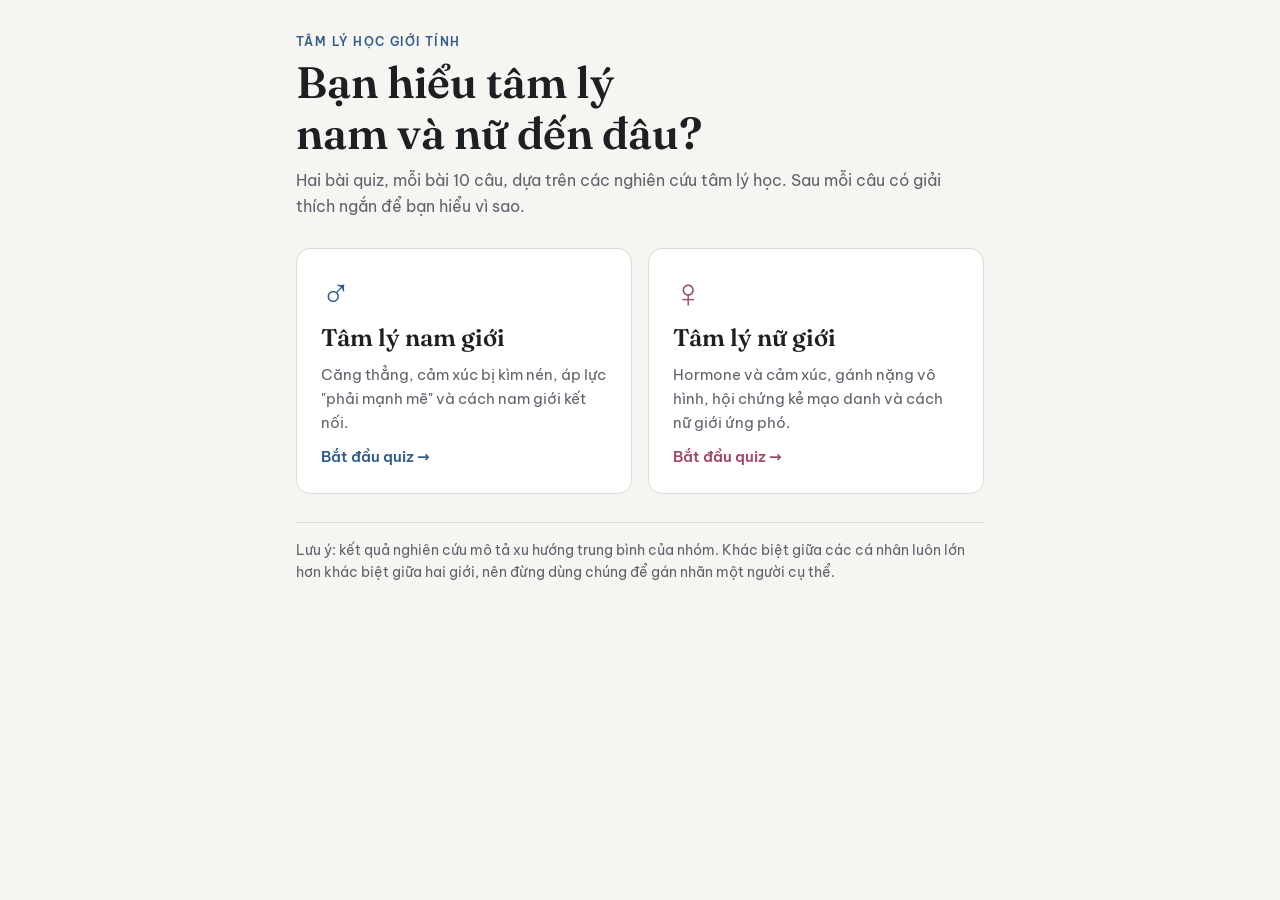
==== index.html @ 31fb6f39 "Quiz tâm lý giới tính: trang nam và trang nữ Co-Authored-By: Claude Opus 5.5 <noreply@anthropic.com>" ====
<!doctype html>
<html lang="vi"><head>
<title>Quiz Tâm Lý Giới Tính</title>
<meta charset="utf-8"><meta name="viewport" content="width=device-width, initial-scale=1, viewport-fit=cover"><meta name="claude:viewport-fit-sides" content="cover">
<link rel="preconnect" href="https://fonts.googleapis.com"><link rel="preconnect" href="https://fonts.gstatic.com" crossorigin>
<link rel="stylesheet" href="https://fonts.googleapis.com/css2?family=Be+Vietnam+Pro:wght@400;600&family=Fraunces:opsz,wght@9..144,600&display=swap">
<link rel="stylesheet" href="style.css">
</head><body>
<main class="wrap">
  <header>
    <p class="eyebrow">Tâm lý học giới tính</p>
    <h1>Bạn hiểu tâm lý nam và nữ đến đâu?</h1>
    <p class="lead">Hai bài quiz, mỗi bài 10 câu, dựa trên các nghiên cứu tâm lý học. Sau mỗi câu có giải thích ngắn để bạn hiểu vì sao.</p>
  </header>
  <div class="choose">
    <a class="pick" href="nam.html"><span class="sym">♂</span><h2>Tâm lý nam giới</h2><p>Căng thẳng, cảm xúc bị kìm nén, áp lực "phải mạnh mẽ" và cách nam giới kết nối.</p><span class="go">Bắt đầu quiz →</span></a>
    <a class="pick nu" href="nu.html"><span class="sym">♀</span><h2>Tâm lý nữ giới</h2><p>Hormone và cảm xúc, gánh nặng vô hình, hội chứng kẻ mạo danh và cách nữ giới ứng phó.</p><span class="go">Bắt đầu quiz →</span></a>
  </div>
  <p class="note">Lưu ý: kết quả nghiên cứu mô tả xu hướng trung bình của nhóm. Khác biệt giữa các cá nhân luôn lớn hơn khác biệt giữa hai giới, nên đừng dùng chúng để gán nhãn một người cụ thể.</p>
</main>
</body></html>
---- style.css ----
/* Layout: one centered reading column; each quiz card sits on the page ground, accent set per page */
:root{
  --bg:#f6f5f2; --surface:#ffffff; --fg:#1d2023; --muted:#5d636b; --line:#dcdad4;
  --accent:#2f5d8a; --accent-soft:#e3ecf5; --ok:#2e7d4f; --ok-soft:#e2f2e8; --bad:#b3413a; --bad-soft:#f8e4e2;
  --display:"Fraunces", Georgia, "Times New Roman", serif;
  --body:"Be Vietnam Pro", system-ui, -apple-system, "Segoe UI", sans-serif;
}
body.nu{ --accent:#a4466b; --accent-soft:#f6e4eb; }
@media (prefers-color-scheme: dark){ :root:not([data-theme="light"]){
  --bg:#15171a; --surface:#1e2125; --fg:#e9e7e2; --muted:#a2a7ae; --line:#33373d;
  --accent:#86b2dc; --accent-soft:#22313f; --ok:#7fcf9c; --ok-soft:#1d3226; --bad:#ec8b83; --bad-soft:#3a2120; color-scheme:dark }
  :root:not([data-theme="light"]) body.nu{ --accent:#e59ab8; --accent-soft:#3b2430; } }
:root[data-theme="dark"]{
  --bg:#15171a; --surface:#1e2125; --fg:#e9e7e2; --muted:#a2a7ae; --line:#33373d;
  --accent:#86b2dc; --accent-soft:#22313f; --ok:#7fcf9c; --ok-soft:#1d3226; --bad:#ec8b83; --bad-soft:#3a2120; color-scheme:dark }
:root[data-theme="dark"] body.nu{ --accent:#e59ab8; --accent-soft:#3b2430; }

*{box-sizing:border-box}
body{margin:0;background:var(--bg);color:var(--fg);font-family:var(--body);font-size:16px;line-height:1.6}
.wrap{max-width:720px;margin:0 auto;padding-block:32px 64px;
  padding-left:max(16px, env(safe-area-inset-left, 0px));padding-right:max(16px, env(safe-area-inset-right, 0px));
  display:flex;flex-direction:column;gap:28px}
a{color:var(--accent)}
.nav{display:flex;gap:16px;flex-wrap:wrap;font-size:14px}
.nav a{text-decoration:none;color:var(--muted)} .nav a:hover,.nav a[aria-current]{color:var(--accent)}
.eyebrow{font-size:12px;letter-spacing:.12em;text-transform:uppercase;color:var(--accent);font-weight:600;margin:0}
h1{font-family:var(--display);font-weight:600;font-size:clamp(30px,6vw,44px);line-height:1.15;margin:6px 0 10px;text-wrap:balance}
h2{font-family:var(--display);font-weight:600;font-size:24px;line-height:1.25;margin:0;text-wrap:balance}
.lead{color:var(--muted);margin:0;max-width:60ch}
.note{font-size:14px;color:var(--muted);border-top:1px solid var(--line);padding-top:16px;margin:0}

.progress{display:flex;align-items:center;gap:12px;font-size:14px;color:var(--muted);font-variant-numeric:tabular-nums}
.bar{flex:1;height:6px;border-radius:3px;background:var(--line);overflow:hidden}
.bar span{display:block;height:100%;background:var(--accent);transition:width .3s}
.card{background:var(--surface);border:1px solid var(--line);border-radius:14px;padding:24px;display:flex;flex-direction:column;gap:18px}
.opts{display:grid;gap:10px}
.opt{font:inherit;text-align:left;color:var(--fg);background:var(--bg);border:1.5px solid var(--line);border-radius:10px;padding:12px 14px;cursor:pointer;display:flex;gap:12px;align-items:flex-start}
.opt:hover:not(:disabled){border-color:var(--accent)}
.opt:focus-visible,.btn:focus-visible{outline:3px solid var(--accent);outline-offset:2px}
.opt b{flex:none;width:26px;height:26px;border-radius:50%;display:grid;place-items:center;font-size:13px;background:var(--accent-soft);color:var(--accent)}
.opt:disabled{cursor:default}
.opt.ok{border-color:var(--ok);background:var(--ok-soft)} .opt.ok b{background:var(--ok);color:var(--surface)}
.opt.bad{border-color:var(--bad);background:var(--bad-soft)} .opt.bad b{background:var(--bad);color:var(--surface)}
.explain{background:var(--accent-soft);border-radius:10px;padding:14px 16px;margin:0}
.explain strong{display:block;margin-bottom:4px}
.actions{display:flex;justify-content:flex-end}
.btn{font:inherit;font-weight:600;border:0;border-radius:10px;padding:11px 20px;background:var(--accent);color:var(--surface);cursor:pointer;text-decoration:none;display:inline-block}
.btn.ghost{background:transparent;color:var(--accent);border:1.5px solid var(--accent)}
.score{font-family:var(--display);font-size:64px;line-height:1;color:var(--accent);font-variant-numeric:tabular-nums}
.review{display:flex;flex-direction:column;gap:12px;padding:0;margin:0;list-style:none}
.review li{border-left:3px solid var(--line);padding-left:12px;font-size:15px}
.review li.ok{border-color:var(--ok)} .review li.bad{border-color:var(--bad)}
.review small{color:var(--muted);display:block}

.choose{display:grid;grid-template-columns:repeat(auto-fit,minmax(240px,1fr));gap:16px}
.pick{display:flex;flex-direction:column;gap:10px;text-decoration:none;color:var(--fg);background:var(--surface);border:1px solid var(--line);border-radius:14px;padding:24px;transition:border-color .2s, transform .2s}
.pick:hover{border-color:var(--accent);transform:translateY(-2px)}
.pick.nu{--accent:#a4466b}
@media (prefers-color-scheme: dark){ :root:not([data-theme="light"]) .pick.nu{--accent:#e59ab8} }
:root[data-theme="dark"] .pick.nu{--accent:#e59ab8}
.pick .sym{font-family:var(--display);font-size:40px;line-height:1;color:var(--accent)}
.pick h2{color:var(--fg)} .pick p{margin:0;color:var(--muted);font-size:15px}
.pick span.go{color:var(--accent);font-weight:600;font-size:15px}
@media (prefers-reduced-motion: reduce){ *{transition:none!important} }
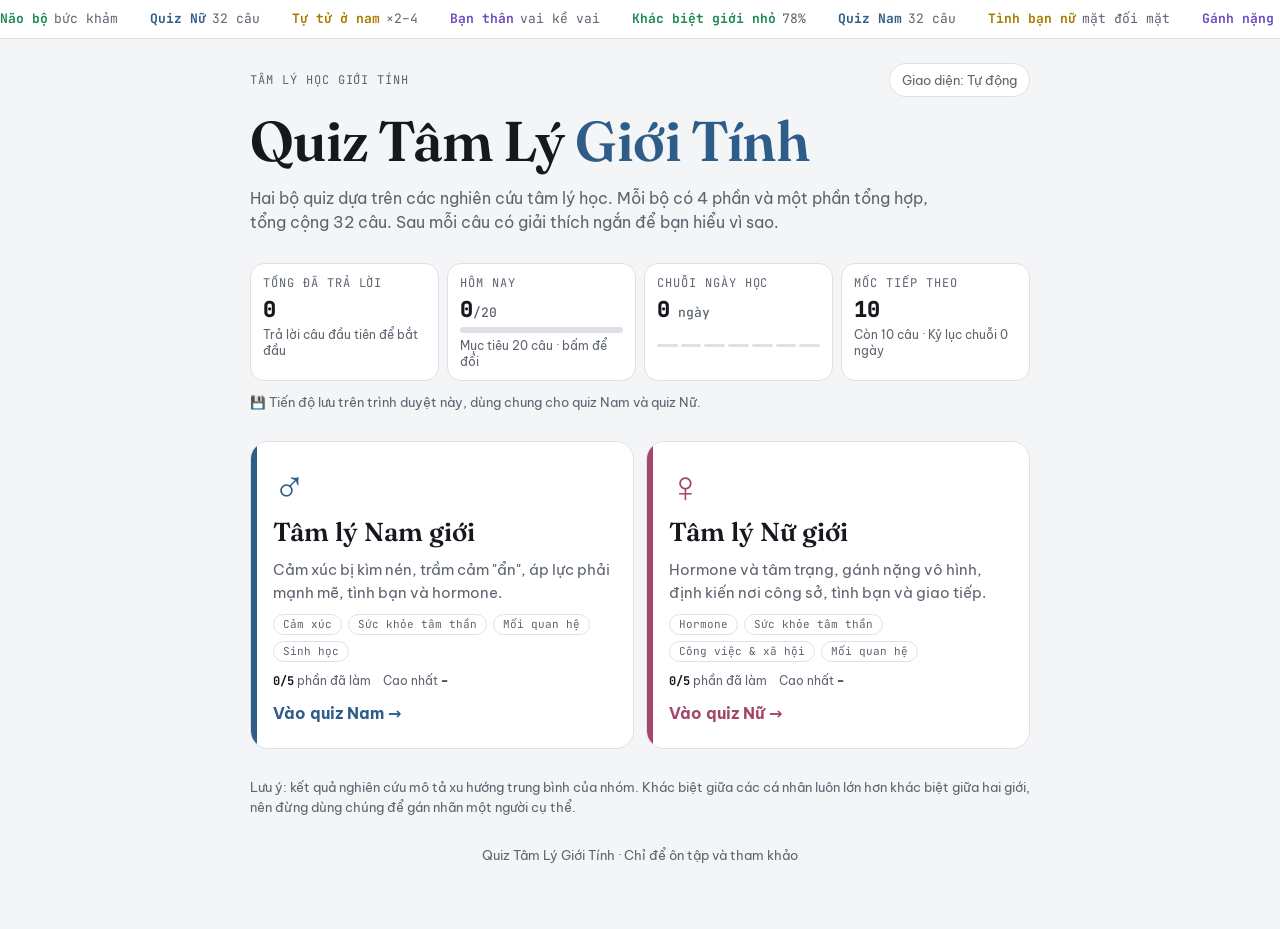
==== commit e9f0c853: "Dựng lại quiz theo cấu trúc Bảng Điện Quiz Thêm băng chữ chạy, thống kê học tập (tổng câu, mục tiêu " ====
--- a/index.html
+++ b/index.html
@@ -1,21 +1,52 @@
 <!doctype html>
-<html lang="vi"><head>
+<html lang="vi">
+<head>
 <title>Quiz Tâm Lý Giới Tính</title>
-<meta charset="utf-8"><meta name="viewport" content="width=device-width, initial-scale=1, viewport-fit=cover"><meta name="claude:viewport-fit-sides" content="cover">
+<meta name="description" content="Hai bộ quiz tâm lý học về nam giới và nữ giới, mỗi bộ 4 phần, 32 câu, có giải thích sau mỗi câu.">
+<meta charset="utf-8">
+<meta name="viewport" content="width=device-width, initial-scale=1, viewport-fit=cover">
+<meta name="claude:viewport-fit-sides" content="cover">
 <link rel="preconnect" href="https://fonts.googleapis.com"><link rel="preconnect" href="https://fonts.gstatic.com" crossorigin>
-<link rel="stylesheet" href="https://fonts.googleapis.com/css2?family=Be+Vietnam+Pro:wght@400;600&family=Fraunces:opsz,wght@9..144,600&display=swap">
+<link rel="stylesheet" href="https://fonts.googleapis.com/css2?family=Be+Vietnam+Pro:wght@400;500;600;700;800&family=Fraunces:opsz,wght@9..144,600&family=JetBrains+Mono:wght@500;700;800&display=swap">
 <link rel="stylesheet" href="style.css">
-</head><body>
+</head>
+<body>
+<div class="tape" aria-hidden="true"><div class="tape-track" id="tape"></div></div>
 <main class="wrap">
-  <header>
-    <p class="eyebrow">Tâm lý học giới tính</p>
-    <h1>Bạn hiểu tâm lý nam và nữ đến đâu?</h1>
-    <p class="lead">Hai bài quiz, mỗi bài 10 câu, dựa trên các nghiên cứu tâm lý học. Sau mỗi câu có giải thích ngắn để bạn hiểu vì sao.</p>
+  <header class="mast">
+    <div class="mast-top">
+      <span class="label">Tâm lý học giới tính</span>
+      <button class="theme" id="themeBtn" type="button">Giao diện: Tự động</button>
+    </div>
+    <h1>Quiz Tâm Lý <span>Giới Tính</span></h1>
+    <p>Hai bộ quiz dựa trên các nghiên cứu tâm lý học. Mỗi bộ có 4 phần và một phần tổng hợp, tổng cộng 32 câu. Sau mỗi câu có giải thích ngắn để bạn hiểu vì sao.</p>
   </header>
+
+  <section class="stats" id="stats" aria-label="Thống kê học tập"></section>
+  <p class="save-note">💾 Tiến độ lưu trên trình duyệt này, dùng chung cho quiz Nam và quiz Nữ.</p>
+  <div class="toast" id="toast" role="status" aria-live="polite" hidden></div>
+
   <div class="choose">
-    <a class="pick" href="nam.html"><span class="sym">♂</span><h2>Tâm lý nam giới</h2><p>Căng thẳng, cảm xúc bị kìm nén, áp lực "phải mạnh mẽ" và cách nam giới kết nối.</p><span class="go">Bắt đầu quiz →</span></a>
-    <a class="pick nu" href="nu.html"><span class="sym">♀</span><h2>Tâm lý nữ giới</h2><p>Hormone và cảm xúc, gánh nặng vô hình, hội chứng kẻ mạo danh và cách nữ giới ứng phó.</p><span class="go">Bắt đầu quiz →</span></a>
+    <a class="pick nam" href="nam.html" data-home="nam" data-parts="camxuc,suckhoe,quanhe,sinhhoc,tonghop">
+      <span class="sym">♂</span><h2>Tâm lý Nam giới</h2>
+      <p>Cảm xúc bị kìm nén, trầm cảm "ẩn", áp lực phải mạnh mẽ, tình bạn và hormone.</p>
+      <span class="parts-list"><span>Cảm xúc</span><span>Sức khỏe tâm thần</span><span>Mối quan hệ</span><span>Sinh học</span></span>
+      <span class="meta"></span>
+      <span class="go-link">Vào quiz Nam →</span>
+    </a>
+    <a class="pick nu" href="nu.html" data-home="nu" data-parts="hormone,suckhoe,xahoi,quanhe,tonghop">
+      <span class="sym">♀</span><h2>Tâm lý Nữ giới</h2>
+      <p>Hormone và tâm trạng, gánh nặng vô hình, định kiến nơi công sở, tình bạn và giao tiếp.</p>
+      <span class="parts-list"><span>Hormone</span><span>Sức khỏe tâm thần</span><span>Công việc & xã hội</span><span>Mối quan hệ</span></span>
+      <span class="meta"></span>
+      <span class="go-link">Vào quiz Nữ →</span>
+    </a>
   </div>
+
   <p class="note">Lưu ý: kết quả nghiên cứu mô tả xu hướng trung bình của nhóm. Khác biệt giữa các cá nhân luôn lớn hơn khác biệt giữa hai giới, nên đừng dùng chúng để gán nhãn một người cụ thể.</p>
+  <footer>Quiz Tâm Lý Giới Tính · Chỉ để ôn tập và tham khảo</footer>
 </main>
-</body></html>
+<script>window.HOME_TAPE=[["Quiz Nam","32 câu"],["Quiz Nữ","32 câu"],["Khác biệt giới nhỏ","78%"],["Tự tử ở nam","×2–4"],["Trầm cảm ở nữ","×2"],["Bạn thân","vai kề vai"],["Tình bạn nữ","mặt đối mặt"],["Gánh nặng vô hình","mental load"],["Não bộ","bức khảm"],["Đặt tên cảm xúc","giảm căng thẳng"]];</script>
+<script src="app.js"></script>
+</body>
+</html>
--- a/style.css
+++ b/style.css
@@ -1,64 +1,160 @@
-/* Layout: one centered reading column; each quiz card sits on the page ground, accent set per page */
-:root{
-  --bg:#f6f5f2; --surface:#ffffff; --fg:#1d2023; --muted:#5d636b; --line:#dcdad4;
-  --accent:#2f5d8a; --accent-soft:#e3ecf5; --ok:#2e7d4f; --ok-soft:#e2f2e8; --bad:#b3413a; --bad-soft:#f8e4e2;
-  --display:"Fraunces", Georgia, "Times New Roman", serif;
-  --body:"Be Vietnam Pro", system-ui, -apple-system, "Segoe UI", sans-serif;
+/* Bố cục: một cột 780px như bảng ôn tập; băng chữ chạy trên cùng, ô thống kê, lưới chọn phần, khung chơi, bảng tra cứu.
+   Màu nhấn đổi theo phần đang chọn (--c1..--c5); trang Nam tông xanh, trang Nữ tông hồng mận. */
+:root {
+  --bg: #f4f5f7; --card: #ffffff; --opt: #f7f8fa; --ink: #15181d; --muted: #5d6470; --line: #dde1e7;
+  --up: #1d8a55; --up-soft: #dcf2e6; --down: #c93c3c; --down-soft: #fbe3e1; --ref: #a87b00; --alt: #6d4fc2;
+  --c1: #2f5d8a; --c2: #1f7f8f; --c3: #4a5fc1; --c4: #2e7d5b; --c5: #5a4fa3;
+  --accent: var(--c1); --accent-ink: #ffffff;
+  --display: "Fraunces", Georgia, "Times New Roman", serif;
+  --body: "Be Vietnam Pro", system-ui, -apple-system, "Segoe UI", sans-serif;
+  --mono: "JetBrains Mono", ui-monospace, Menlo, monospace;
 }
-body.nu{ --accent:#a4466b; --accent-soft:#f6e4eb; }
-@media (prefers-color-scheme: dark){ :root:not([data-theme="light"]){
-  --bg:#15171a; --surface:#1e2125; --fg:#e9e7e2; --muted:#a2a7ae; --line:#33373d;
-  --accent:#86b2dc; --accent-soft:#22313f; --ok:#7fcf9c; --ok-soft:#1d3226; --bad:#ec8b83; --bad-soft:#3a2120; color-scheme:dark }
-  :root:not([data-theme="light"]) body.nu{ --accent:#e59ab8; --accent-soft:#3b2430; } }
-:root[data-theme="dark"]{
-  --bg:#15171a; --surface:#1e2125; --fg:#e9e7e2; --muted:#a2a7ae; --line:#33373d;
-  --accent:#86b2dc; --accent-soft:#22313f; --ok:#7fcf9c; --ok-soft:#1d3226; --bad:#ec8b83; --bad-soft:#3a2120; color-scheme:dark }
-:root[data-theme="dark"] body.nu{ --accent:#e59ab8; --accent-soft:#3b2430; }
+body.nu, .pick.nu { --c1: #a4466b; --c2: #b2552f; --c3: #8a3f8f; --c4: #b23a55; --c5: #7a4a9a; --accent: var(--c1); }
+@media (prefers-color-scheme: dark) {
+  :root:not([data-theme="light"]) {
+    --bg: #0e1013; --card: #171a1f; --opt: #1d2127; --ink: #e9ebef; --muted: #98a0ab; --line: #2a2f37;
+    --up: #4fd18c; --up-soft: #143024; --down: #ff7a72; --down-soft: #3a1b1a; --ref: #f2c230; --alt: #b49bff;
+    --c1: #7fb0e3; --c2: #5fd0dc; --c3: #98a8ff; --c4: #6fd6a2; --c5: #b6a6ff; --accent-ink: #0b0f14;
+    color-scheme: dark;
+  }
+  :root:not([data-theme="light"]) body.nu, :root:not([data-theme="light"]) .pick.nu { --c1: #f08fb4; --c2: #ffa07a; --c3: #e09ae6; --c4: #ff8fa6; --c5: #c9a2f0; }
+}
+:root[data-theme="dark"] {
+  --bg: #0e1013; --card: #171a1f; --opt: #1d2127; --ink: #e9ebef; --muted: #98a0ab; --line: #2a2f37;
+  --up: #4fd18c; --up-soft: #143024; --down: #ff7a72; --down-soft: #3a1b1a; --ref: #f2c230; --alt: #b49bff;
+  --c1: #7fb0e3; --c2: #5fd0dc; --c3: #98a8ff; --c4: #6fd6a2; --c5: #b6a6ff; --accent-ink: #0b0f14;
+  color-scheme: dark;
+}
+:root[data-theme="dark"] body.nu, :root[data-theme="dark"] .pick.nu { --c1: #f08fb4; --c2: #ffa07a; --c3: #e09ae6; --c4: #ff8fa6; --c5: #c9a2f0; }
 
-*{box-sizing:border-box}
-body{margin:0;background:var(--bg);color:var(--fg);font-family:var(--body);font-size:16px;line-height:1.6}
-.wrap{max-width:720px;margin:0 auto;padding-block:32px 64px;
-  padding-left:max(16px, env(safe-area-inset-left, 0px));padding-right:max(16px, env(safe-area-inset-right, 0px));
-  display:flex;flex-direction:column;gap:28px}
-a{color:var(--accent)}
-.nav{display:flex;gap:16px;flex-wrap:wrap;font-size:14px}
-.nav a{text-decoration:none;color:var(--muted)} .nav a:hover,.nav a[aria-current]{color:var(--accent)}
-.eyebrow{font-size:12px;letter-spacing:.12em;text-transform:uppercase;color:var(--accent);font-weight:600;margin:0}
-h1{font-family:var(--display);font-weight:600;font-size:clamp(30px,6vw,44px);line-height:1.15;margin:6px 0 10px;text-wrap:balance}
-h2{font-family:var(--display);font-weight:600;font-size:24px;line-height:1.25;margin:0;text-wrap:balance}
-.lead{color:var(--muted);margin:0;max-width:60ch}
-.note{font-size:14px;color:var(--muted);border-top:1px solid var(--line);padding-top:16px;margin:0}
+* { box-sizing: border-box; }
+html { background: var(--bg); }
+body {
+  margin: 0; min-height: 100vh; background: var(--bg); color: var(--ink);
+  font-family: var(--body); font-size: 16px; line-height: 1.55;
+  padding-left: max(16px, env(safe-area-inset-left, 0px)); padding-right: max(16px, env(safe-area-inset-right, 0px));
+  padding-bottom: 64px; overflow-x: hidden;
+}
+[hidden] { display: none !important; }
+button, input { font: inherit; color: inherit; }
+button { cursor: pointer; }
+a { color: var(--accent); }
+:focus-visible { outline: 3px solid var(--accent); outline-offset: 2px; }
+.wrap { max-width: 780px; margin: 0 auto; display: grid; gap: 28px; }
+h1, h2, h3 { margin: 0; line-height: 1.15; text-wrap: balance; }
+.label { font-family: var(--mono); font-size: 12px; letter-spacing: .08em; text-transform: uppercase; color: var(--muted); }
 
-.progress{display:flex;align-items:center;gap:12px;font-size:14px;color:var(--muted);font-variant-numeric:tabular-nums}
-.bar{flex:1;height:6px;border-radius:3px;background:var(--line);overflow:hidden}
-.bar span{display:block;height:100%;background:var(--accent);transition:width .3s}
-.card{background:var(--surface);border:1px solid var(--line);border-radius:14px;padding:24px;display:flex;flex-direction:column;gap:18px}
-.opts{display:grid;gap:10px}
-.opt{font:inherit;text-align:left;color:var(--fg);background:var(--bg);border:1.5px solid var(--line);border-radius:10px;padding:12px 14px;cursor:pointer;display:flex;gap:12px;align-items:flex-start}
-.opt:hover:not(:disabled){border-color:var(--accent)}
-.opt:focus-visible,.btn:focus-visible{outline:3px solid var(--accent);outline-offset:2px}
-.opt b{flex:none;width:26px;height:26px;border-radius:50%;display:grid;place-items:center;font-size:13px;background:var(--accent-soft);color:var(--accent)}
-.opt:disabled{cursor:default}
-.opt.ok{border-color:var(--ok);background:var(--ok-soft)} .opt.ok b{background:var(--ok);color:var(--surface)}
-.opt.bad{border-color:var(--bad);background:var(--bad-soft)} .opt.bad b{background:var(--bad);color:var(--surface)}
-.explain{background:var(--accent-soft);border-radius:10px;padding:14px 16px;margin:0}
-.explain strong{display:block;margin-bottom:4px}
-.actions{display:flex;justify-content:flex-end}
-.btn{font:inherit;font-weight:600;border:0;border-radius:10px;padding:11px 20px;background:var(--accent);color:var(--surface);cursor:pointer;text-decoration:none;display:inline-block}
-.btn.ghost{background:transparent;color:var(--accent);border:1.5px solid var(--accent)}
-.score{font-family:var(--display);font-size:64px;line-height:1;color:var(--accent);font-variant-numeric:tabular-nums}
-.review{display:flex;flex-direction:column;gap:12px;padding:0;margin:0;list-style:none}
-.review li{border-left:3px solid var(--line);padding-left:12px;font-size:15px}
-.review li.ok{border-color:var(--ok)} .review li.bad{border-color:var(--bad)}
-.review small{color:var(--muted);display:block}
+/* Băng chữ chạy */
+.tape { margin: 0 calc(-1 * max(16px, env(safe-area-inset-left, 0px))); border-bottom: 1px solid var(--line); background: var(--card); overflow: hidden; white-space: nowrap; }
+.tape-track { display: inline-flex; gap: 32px; padding: 9px 0; animation: run 90s linear infinite; font-family: var(--mono); font-size: 13px; color: var(--muted); }
+.tape-track b { margin-right: 6px; font-weight: 700; }
+@keyframes run { from { transform: translateX(0); } to { transform: translateX(-50%); } }
 
-.choose{display:grid;grid-template-columns:repeat(auto-fit,minmax(240px,1fr));gap:16px}
-.pick{display:flex;flex-direction:column;gap:10px;text-decoration:none;color:var(--fg);background:var(--surface);border:1px solid var(--line);border-radius:14px;padding:24px;transition:border-color .2s, transform .2s}
-.pick:hover{border-color:var(--accent);transform:translateY(-2px)}
-.pick.nu{--accent:#a4466b}
-@media (prefers-color-scheme: dark){ :root:not([data-theme="light"]) .pick.nu{--accent:#e59ab8} }
-:root[data-theme="dark"] .pick.nu{--accent:#e59ab8}
-.pick .sym{font-family:var(--display);font-size:40px;line-height:1;color:var(--accent)}
-.pick h2{color:var(--fg)} .pick p{margin:0;color:var(--muted);font-size:15px}
-.pick span.go{color:var(--accent);font-weight:600;font-size:15px}
-@media (prefers-reduced-motion: reduce){ *{transition:none!important} }
+/* Đầu trang */
+.mast { display: grid; gap: 12px; padding-top: 24px; }
+.mast-top { display: flex; justify-content: space-between; align-items: center; gap: 12px; flex-wrap: wrap; }
+.nav { display: flex; gap: 14px; flex-wrap: wrap; font-size: 14px; }
+.nav a { color: var(--muted); text-decoration: none; }
+.nav a:hover, .nav a[aria-current] { color: var(--accent); }
+.theme { background: var(--card); border: 1px solid var(--line); border-radius: 99px; padding: 6px 12px; font-size: 13px; color: var(--muted); white-space: nowrap; }
+.mast h1 { font-family: var(--display); font-size: clamp(36px, 8vw, 56px); font-weight: 600; letter-spacing: -.01em; }
+.mast h1 span { color: var(--accent); }
+.mast p { margin: 0; color: var(--muted); max-width: 62ch; }
+
+/* Thống kê */
+.stats { display: grid; grid-template-columns: repeat(4, minmax(0, 1fr)); gap: 8px; }
+@media (max-width: 640px) { .stats { grid-template-columns: 1fr 1fr; } }
+.stat { background: var(--card); border: 1px solid var(--line); border-radius: 14px; padding: 10px 12px; display: grid; gap: 5px; align-content: start; min-width: 0; text-align: left; }
+button.stat:hover { border-color: var(--muted); }
+.stat b { font-family: var(--mono); font-size: 22px; font-weight: 800; line-height: 1.1; overflow-wrap: anywhere; }
+.stat b small { font-size: 13px; color: var(--muted); font-weight: 500; }
+.stat > small { color: var(--muted); font-size: 12px; line-height: 1.35; }
+.stat.done b { color: var(--up); }
+.sbar { height: 6px; background: var(--line); border-radius: 99px; overflow: hidden; }
+.sbar i { display: block; height: 100%; background: var(--up); border-radius: inherit; transition: width .3s; }
+.week { display: flex; gap: 3px; align-items: flex-end; height: 20px; }
+.week i { flex: 1; background: var(--line); border-radius: 2px; min-height: 3px; }
+.week i.on { background: var(--accent); }
+.save-note { margin: -16px 0 0; font-size: 12.5px; color: var(--muted); }
+.toast { position: fixed; left: 50%; top: calc(14px + env(safe-area-inset-top, 0px)); transform: translateX(-50%); z-index: 60; background: var(--ink); color: var(--bg); padding: 10px 18px; border-radius: 99px; font-weight: 700; font-size: 14px; max-width: calc(100% - 32px); text-align: center; box-shadow: 0 6px 24px rgba(0,0,0,.18); }
+
+/* Chọn phần */
+.parts { display: grid; gap: 10px; grid-template-columns: repeat(auto-fill, minmax(min(100%, 170px), 1fr)); }
+.part { text-align: left; background: var(--card); border: 1.5px solid var(--line); border-radius: 16px; padding: 16px 18px; display: grid; gap: 6px; align-content: start; position: relative; overflow: hidden; transition: border-color .15s, transform .15s; }
+.part::before { content: ""; position: absolute; inset: 0 auto 0 0; width: 5px; background: var(--c); }
+.part:hover { transform: translateY(-1px); }
+.part[aria-selected="true"] { border-color: var(--c); box-shadow: inset 0 0 0 1px var(--c); }
+.part .num { font-family: var(--mono); font-size: 12px; font-weight: 700; letter-spacing: .08em; text-transform: uppercase; color: var(--c); }
+.part h2 { font-size: 17px; }
+.part p { margin: 0; font-size: 13px; color: var(--muted); }
+.meta { display: flex; gap: 12px; flex-wrap: wrap; font-size: 12px; color: var(--muted); }
+.meta b { font-family: var(--mono); color: var(--ink); }
+
+/* Khung chung */
+.panel { background: var(--card); border: 1px solid var(--line); border-radius: 18px; padding: 22px; display: grid; gap: 18px; }
+.panel-head { display: grid; gap: 4px; }
+.panel-head h2 { font-family: var(--display); font-weight: 600; font-size: 26px; }
+.chips { display: flex; flex-wrap: wrap; gap: 8px; }
+.chip { border: 1px solid var(--line); background: var(--opt); border-radius: 99px; padding: 6px 14px; font-size: 14px; }
+.chip[aria-pressed="true"] { background: var(--ink); color: var(--bg); border-color: var(--ink); }
+.field { display: grid; gap: 8px; }
+.go { justify-self: start; background: var(--accent); color: var(--accent-ink); border: 0; border-radius: 12px; padding: 13px 24px; font-weight: 700; font-size: 16px; text-decoration: none; }
+.ghost { background: transparent; border: 1px solid var(--line); border-radius: 12px; padding: 11px 18px; font-weight: 600; text-decoration: none; color: var(--ink); }
+.note { font-size: 13px; color: var(--muted); margin: 0; }
+
+/* Màn chơi */
+.hud { display: flex; justify-content: space-between; align-items: center; gap: 12px; flex-wrap: wrap; }
+.bar { height: 6px; background: var(--line); border-radius: 99px; overflow: hidden; }
+.bar i { display: block; height: 100%; background: var(--accent); width: 0; transition: width .3s; }
+.prompt { display: grid; gap: 8px; padding: 10px 2px 2px; }
+.prompt .big { font-family: var(--display); font-size: clamp(21px, 4.4vw, 27px); font-weight: 600; line-height: 1.3; text-wrap: pretty; }
+.opts { display: grid; gap: 10px; }
+.opt { text-align: left; background: var(--opt); border: 1.5px solid var(--line); border-radius: 12px; padding: 13px 16px; display: flex; gap: 12px; align-items: flex-start; transition: border-color .15s; }
+.opt:hover:not(:disabled) { border-color: var(--accent); }
+.opt kbd { flex: none; font-family: var(--mono); font-size: 12px; color: var(--muted); border: 1px solid var(--line); border-radius: 6px; padding: 1px 7px; margin-top: 2px; }
+.opt:disabled { cursor: default; }
+.opt.right { border-color: var(--up); background: var(--up-soft); }
+.opt.right kbd { border-color: var(--up); color: var(--up); }
+.opt.wrong { border-color: var(--down); background: var(--down-soft); }
+.opt.wrong kbd { border-color: var(--down); color: var(--down); }
+.explain { border-left: 4px solid var(--up); background: var(--opt); border-radius: 0 12px 12px 0; padding: 12px 16px; display: grid; gap: 4px; }
+.explain.bad { border-left-color: var(--down); }
+.explain b.t { font-family: var(--mono); color: var(--up); }
+.explain.bad b.t { color: var(--down); }
+.explain p { margin: 0; font-size: 15px; color: var(--ink); }
+.actions { display: flex; gap: 10px; flex-wrap: wrap; align-items: center; }
+.hint { font-size: 12px; color: var(--muted); margin-left: auto; }
+@media (max-width: 540px) { .hint { display: none; } }
+
+/* Kết quả */
+.score { font-family: var(--mono); font-size: clamp(56px, 16vw, 92px); font-weight: 800; line-height: 1; }
+.score.up { color: var(--up); } .score.down { color: var(--down); } .score.ref { color: var(--ref); }
+.review { display: grid; gap: 8px; }
+.review div { display: grid; gap: 2px; padding: 9px 12px; border-radius: 10px; background: var(--down-soft); font-size: 14px; }
+.review small { color: var(--muted); }
+
+/* Bảng tra cứu */
+.search { width: 100%; background: var(--opt); border: 1px solid var(--line); border-radius: 12px; padding: 11px 14px; }
+.board-wrap { overflow-x: auto; }
+.board { width: 100%; border-collapse: collapse; font-size: 14px; }
+.board th { text-align: left; font-family: var(--mono); font-size: 11px; letter-spacing: .08em; text-transform: uppercase; color: var(--muted); padding: 8px 6px; border-bottom: 1px solid var(--line); }
+.board td { padding: 10px 6px; border-bottom: 1px solid var(--line); vertical-align: top; }
+.board td:first-child { width: 42%; font-weight: 500; }
+.board td b { color: var(--accent); }
+.board td small { display: block; color: var(--muted); margin-top: 3px; }
+.board td.empty { color: var(--muted); width: auto; font-weight: 400; }
+@media (max-width: 540px) { .board td small { display: none; } }
+
+/* Trang chủ */
+.choose { display: grid; grid-template-columns: repeat(auto-fit, minmax(min(100%, 260px), 1fr)); gap: 12px; }
+.pick { display: grid; gap: 10px; align-content: start; text-decoration: none; color: var(--ink); background: var(--card); border: 1.5px solid var(--line); border-radius: 18px; padding: 22px; position: relative; overflow: hidden; transition: border-color .15s, transform .15s; }
+.pick::before { content: ""; position: absolute; inset: 0 auto 0 0; width: 6px; background: var(--c1); }
+.pick:hover { border-color: var(--c1); transform: translateY(-2px); }
+.pick .sym { font-family: var(--display); font-size: 44px; line-height: 1; color: var(--c1); }
+.pick h2 { font-family: var(--display); font-weight: 600; font-size: 26px; }
+.pick p { margin: 0; color: var(--muted); font-size: 15px; }
+.pick .parts-list { display: flex; flex-wrap: wrap; gap: 6px; }
+.pick .parts-list span { font-family: var(--mono); font-size: 11px; border: 1px solid var(--line); border-radius: 99px; padding: 1px 9px; color: var(--muted); }
+.pick .go-link { color: var(--c1); font-weight: 700; }
+footer { text-align: center; font-size: 13px; color: var(--muted); }
+@media (prefers-reduced-motion: reduce) { .tape-track { animation: none; } * { transition: none !important; } }
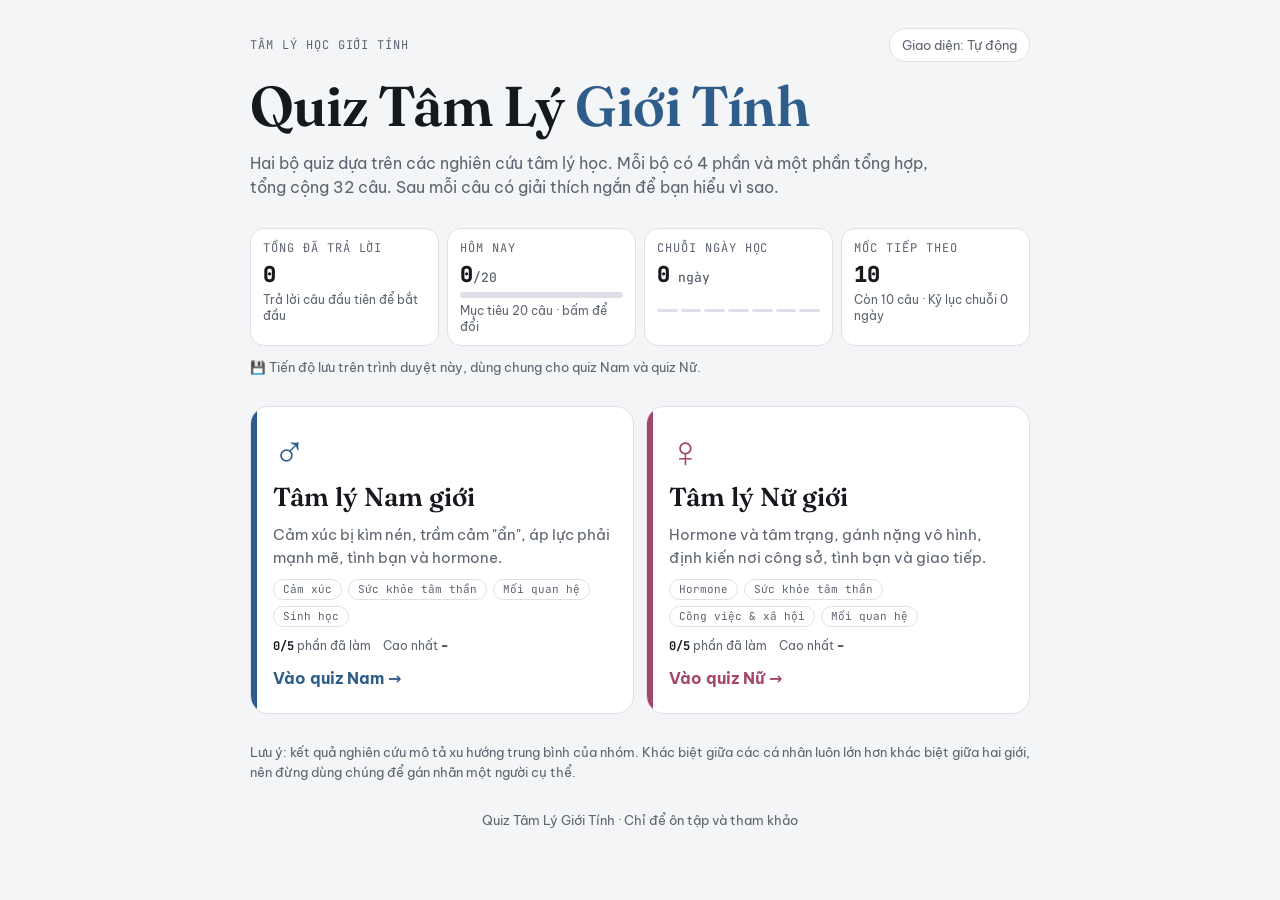
==== commit a83bc9bd: "Bỏ băng chữ chạy ở đầu trang Co-Authored-By: Claude Opus 5.5 <noreply@anthropic.com> Claude-Session:" ====
--- a/index.html
+++ b/index.html
@@ -11,7 +11,6 @@
 <link rel="stylesheet" href="style.css">
 </head>
 <body>
-<div class="tape" aria-hidden="true"><div class="tape-track" id="tape"></div></div>
 <main class="wrap">
   <header class="mast">
     <div class="mast-top">
@@ -46,7 +45,6 @@
   <p class="note">Lưu ý: kết quả nghiên cứu mô tả xu hướng trung bình của nhóm. Khác biệt giữa các cá nhân luôn lớn hơn khác biệt giữa hai giới, nên đừng dùng chúng để gán nhãn một người cụ thể.</p>
   <footer>Quiz Tâm Lý Giới Tính · Chỉ để ôn tập và tham khảo</footer>
 </main>
-<script>window.HOME_TAPE=[["Quiz Nam","32 câu"],["Quiz Nữ","32 câu"],["Khác biệt giới nhỏ","78%"],["Tự tử ở nam","×2–4"],["Trầm cảm ở nữ","×2"],["Bạn thân","vai kề vai"],["Tình bạn nữ","mặt đối mặt"],["Gánh nặng vô hình","mental load"],["Não bộ","bức khảm"],["Đặt tên cảm xúc","giảm căng thẳng"]];</script>
 <script src="app.js"></script>
 </body>
 </html>
--- a/style.css
+++ b/style.css
@@ -44,14 +44,9 @@
 h1, h2, h3 { margin: 0; line-height: 1.15; text-wrap: balance; }
 .label { font-family: var(--mono); font-size: 12px; letter-spacing: .08em; text-transform: uppercase; color: var(--muted); }
 
-/* Băng chữ chạy */
-.tape { margin: 0 calc(-1 * max(16px, env(safe-area-inset-left, 0px))); border-bottom: 1px solid var(--line); background: var(--card); overflow: hidden; white-space: nowrap; }
-.tape-track { display: inline-flex; gap: 32px; padding: 9px 0; animation: run 90s linear infinite; font-family: var(--mono); font-size: 13px; color: var(--muted); }
-.tape-track b { margin-right: 6px; font-weight: 700; }
-@keyframes run { from { transform: translateX(0); } to { transform: translateX(-50%); } }
 
 /* Đầu trang */
-.mast { display: grid; gap: 12px; padding-top: 24px; }
+.mast { display: grid; gap: 12px; padding-top: 28px; }
 .mast-top { display: flex; justify-content: space-between; align-items: center; gap: 12px; flex-wrap: wrap; }
 .nav { display: flex; gap: 14px; flex-wrap: wrap; font-size: 14px; }
 .nav a { color: var(--muted); text-decoration: none; }
@@ -157,4 +152,4 @@
 .pick .parts-list span { font-family: var(--mono); font-size: 11px; border: 1px solid var(--line); border-radius: 99px; padding: 1px 9px; color: var(--muted); }
 .pick .go-link { color: var(--c1); font-weight: 700; }
 footer { text-align: center; font-size: 13px; color: var(--muted); }
-@media (prefers-reduced-motion: reduce) { .tape-track { animation: none; } * { transition: none !important; } }
+@media (prefers-reduced-motion: reduce) { * { transition: none !important; } }
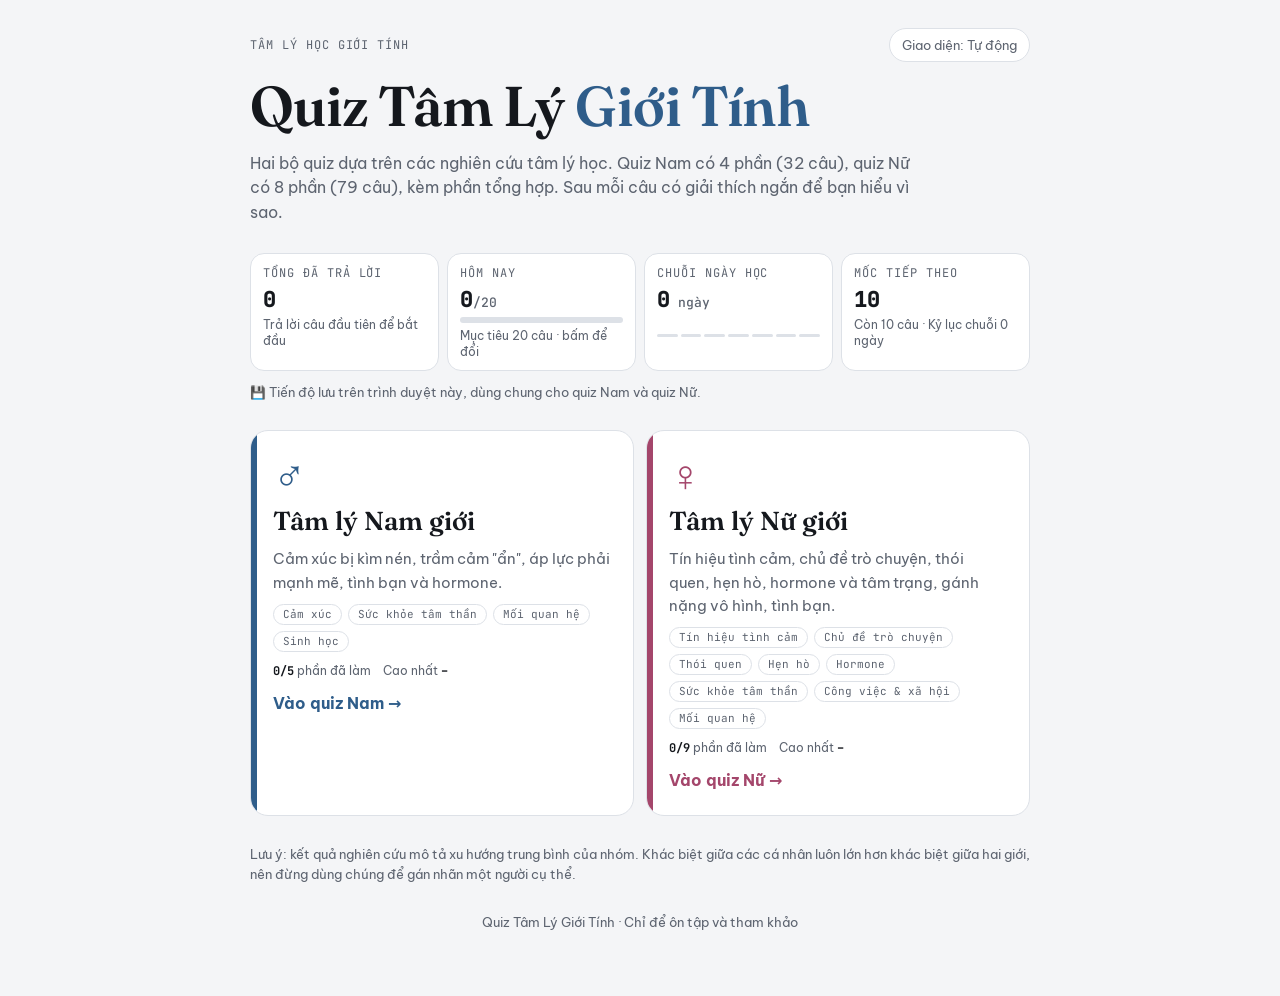
==== commit acae125d: "Quiz nữ: thêm 4 phần mới (tín hiệu tình cảm, chủ đề trò chuyện, thói quen, hẹn hò), 79 câu Co-Author" ====
--- a/index.html
+++ b/index.html
@@ -2,7 +2,7 @@
 <html lang="vi">
 <head>
 <title>Quiz Tâm Lý Giới Tính</title>
-<meta name="description" content="Hai bộ quiz tâm lý học về nam giới và nữ giới, mỗi bộ 4 phần, 32 câu, có giải thích sau mỗi câu.">
+<meta name="description" content="Hai bộ quiz tâm lý học về nam giới (32 câu) và nữ giới (79 câu), có giải thích sau mỗi câu.">
 <meta charset="utf-8">
 <meta name="viewport" content="width=device-width, initial-scale=1, viewport-fit=cover">
 <meta name="claude:viewport-fit-sides" content="cover">
@@ -18,7 +18,7 @@
       <button class="theme" id="themeBtn" type="button">Giao diện: Tự động</button>
     </div>
     <h1>Quiz Tâm Lý <span>Giới Tính</span></h1>
-    <p>Hai bộ quiz dựa trên các nghiên cứu tâm lý học. Mỗi bộ có 4 phần và một phần tổng hợp, tổng cộng 32 câu. Sau mỗi câu có giải thích ngắn để bạn hiểu vì sao.</p>
+    <p>Hai bộ quiz dựa trên các nghiên cứu tâm lý học. Quiz Nam có 4 phần (32 câu), quiz Nữ có 8 phần (79 câu), kèm phần tổng hợp. Sau mỗi câu có giải thích ngắn để bạn hiểu vì sao.</p>
   </header>
 
   <section class="stats" id="stats" aria-label="Thống kê học tập"></section>
@@ -33,10 +33,10 @@
       <span class="meta"></span>
       <span class="go-link">Vào quiz Nam →</span>
     </a>
-    <a class="pick nu" href="nu.html" data-home="nu" data-parts="hormone,suckhoe,xahoi,quanhe,tonghop">
+    <a class="pick nu" href="nu.html" data-home="nu" data-parts="tinhieu,tamsu,thoiquen,henho,hormone,suckhoe,xahoi,quanhe,tonghop">
       <span class="sym">♀</span><h2>Tâm lý Nữ giới</h2>
-      <p>Hormone và tâm trạng, gánh nặng vô hình, định kiến nơi công sở, tình bạn và giao tiếp.</p>
-      <span class="parts-list"><span>Hormone</span><span>Sức khỏe tâm thần</span><span>Công việc & xã hội</span><span>Mối quan hệ</span></span>
+      <p>Tín hiệu tình cảm, chủ đề trò chuyện, thói quen, hẹn hò, hormone và tâm trạng, gánh nặng vô hình, tình bạn.</p>
+      <span class="parts-list"><span>Tín hiệu tình cảm</span><span>Chủ đề trò chuyện</span><span>Thói quen</span><span>Hẹn hò</span><span>Hormone</span><span>Sức khỏe tâm thần</span><span>Công việc & xã hội</span><span>Mối quan hệ</span></span>
       <span class="meta"></span>
       <span class="go-link">Vào quiz Nữ →</span>
     </a>
--- a/style.css
+++ b/style.css
@@ -1,31 +1,31 @@
 /* Bố cục: một cột 780px như bảng ôn tập; băng chữ chạy trên cùng, ô thống kê, lưới chọn phần, khung chơi, bảng tra cứu.
-   Màu nhấn đổi theo phần đang chọn (--c1..--c5); trang Nam tông xanh, trang Nữ tông hồng mận. */
+   Màu nhấn đổi theo phần đang chọn (--c1..--c9); trang Nam tông xanh, trang Nữ tông hồng mận. */
 :root {
   --bg: #f4f5f7; --card: #ffffff; --opt: #f7f8fa; --ink: #15181d; --muted: #5d6470; --line: #dde1e7;
   --up: #1d8a55; --up-soft: #dcf2e6; --down: #c93c3c; --down-soft: #fbe3e1; --ref: #a87b00; --alt: #6d4fc2;
-  --c1: #2f5d8a; --c2: #1f7f8f; --c3: #4a5fc1; --c4: #2e7d5b; --c5: #5a4fa3;
+  --c1: #2f5d8a; --c2: #1f7f8f; --c3: #4a5fc1; --c4: #2e7d5b; --c5: #5a4fa3; --c6: #8a6a12; --c7: #2b6f9e; --c8: #3e6e2e; --c9: #6b4fb8;
   --accent: var(--c1); --accent-ink: #ffffff;
   --display: "Fraunces", Georgia, "Times New Roman", serif;
   --body: "Be Vietnam Pro", system-ui, -apple-system, "Segoe UI", sans-serif;
   --mono: "JetBrains Mono", ui-monospace, Menlo, monospace;
 }
-body.nu, .pick.nu { --c1: #a4466b; --c2: #b2552f; --c3: #8a3f8f; --c4: #b23a55; --c5: #7a4a9a; --accent: var(--c1); }
+body.nu, .pick.nu { --c1: #a4466b; --c2: #b2552f; --c3: #8a3f8f; --c4: #b23a55; --c5: #7a4a9a; --c6: #9c4221; --c7: #8e3b8e; --c8: #b03a5b; --c9: #6a4fa3; --accent: var(--c1); }
 @media (prefers-color-scheme: dark) {
   :root:not([data-theme="light"]) {
     --bg: #0e1013; --card: #171a1f; --opt: #1d2127; --ink: #e9ebef; --muted: #98a0ab; --line: #2a2f37;
     --up: #4fd18c; --up-soft: #143024; --down: #ff7a72; --down-soft: #3a1b1a; --ref: #f2c230; --alt: #b49bff;
-    --c1: #7fb0e3; --c2: #5fd0dc; --c3: #98a8ff; --c4: #6fd6a2; --c5: #b6a6ff; --accent-ink: #0b0f14;
+    --c1: #7fb0e3; --c2: #5fd0dc; --c3: #98a8ff; --c4: #6fd6a2; --c5: #b6a6ff; --c6: #e6c27a; --c7: #7ec4ff; --c8: #9fd67e; --c9: #c7a0ff; --accent-ink: #0b0f14;
     color-scheme: dark;
   }
-  :root:not([data-theme="light"]) body.nu, :root:not([data-theme="light"]) .pick.nu { --c1: #f08fb4; --c2: #ffa07a; --c3: #e09ae6; --c4: #ff8fa6; --c5: #c9a2f0; }
+  :root:not([data-theme="light"]) body.nu, :root:not([data-theme="light"]) .pick.nu { --c1: #f08fb4; --c2: #ffa07a; --c3: #e09ae6; --c4: #ff8fa6; --c5: #c9a2f0; --c6: #ff9f7a; --c7: #e48ee4; --c8: #ff8fb0; --c9: #c7a0ff; }
 }
 :root[data-theme="dark"] {
   --bg: #0e1013; --card: #171a1f; --opt: #1d2127; --ink: #e9ebef; --muted: #98a0ab; --line: #2a2f37;
   --up: #4fd18c; --up-soft: #143024; --down: #ff7a72; --down-soft: #3a1b1a; --ref: #f2c230; --alt: #b49bff;
-  --c1: #7fb0e3; --c2: #5fd0dc; --c3: #98a8ff; --c4: #6fd6a2; --c5: #b6a6ff; --accent-ink: #0b0f14;
+  --c1: #7fb0e3; --c2: #5fd0dc; --c3: #98a8ff; --c4: #6fd6a2; --c5: #b6a6ff; --c6: #e6c27a; --c7: #7ec4ff; --c8: #9fd67e; --c9: #c7a0ff; --accent-ink: #0b0f14;
   color-scheme: dark;
 }
-:root[data-theme="dark"] body.nu, :root[data-theme="dark"] .pick.nu { --c1: #f08fb4; --c2: #ffa07a; --c3: #e09ae6; --c4: #ff8fa6; --c5: #c9a2f0; }
+:root[data-theme="dark"] body.nu, :root[data-theme="dark"] .pick.nu { --c1: #f08fb4; --c2: #ffa07a; --c3: #e09ae6; --c4: #ff8fa6; --c5: #c9a2f0; --c6: #ff9f7a; --c7: #e48ee4; --c8: #ff8fb0; --c9: #c7a0ff; }
 
 * { box-sizing: border-box; }
 html { background: var(--bg); }
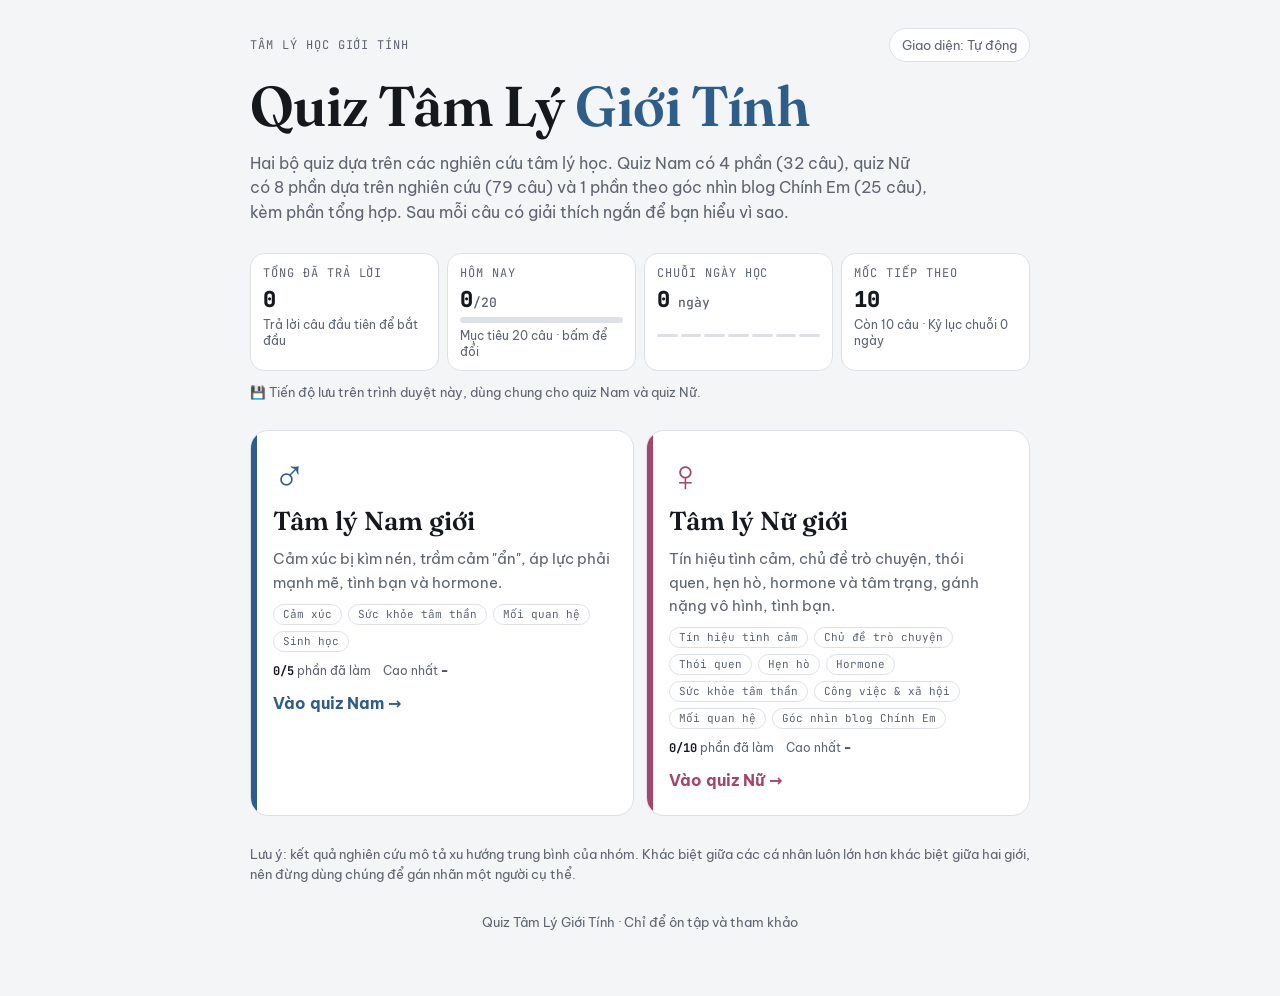
==== commit 7abe02b4: "Quiz nữ: thêm phần Góc nhìn blog Chính Em (25 câu) kèm góc nhìn nghiên cứu Đáp án theo quan điểm blo" ====
--- a/index.html
+++ b/index.html
@@ -2,7 +2,7 @@
 <html lang="vi">
 <head>
 <title>Quiz Tâm Lý Giới Tính</title>
-<meta name="description" content="Hai bộ quiz tâm lý học về nam giới (32 câu) và nữ giới (79 câu), có giải thích sau mỗi câu.">
+<meta name="description" content="Hai bộ quiz tâm lý học về nam giới (32 câu) và nữ giới (104 câu), có giải thích sau mỗi câu.">
 <meta charset="utf-8">
 <meta name="viewport" content="width=device-width, initial-scale=1, viewport-fit=cover">
 <meta name="claude:viewport-fit-sides" content="cover">
@@ -18,7 +18,7 @@
       <button class="theme" id="themeBtn" type="button">Giao diện: Tự động</button>
     </div>
     <h1>Quiz Tâm Lý <span>Giới Tính</span></h1>
-    <p>Hai bộ quiz dựa trên các nghiên cứu tâm lý học. Quiz Nam có 4 phần (32 câu), quiz Nữ có 8 phần (79 câu), kèm phần tổng hợp. Sau mỗi câu có giải thích ngắn để bạn hiểu vì sao.</p>
+    <p>Hai bộ quiz dựa trên các nghiên cứu tâm lý học. Quiz Nam có 4 phần (32 câu), quiz Nữ có 8 phần dựa trên nghiên cứu (79 câu) và 1 phần theo góc nhìn blog Chính Em (25 câu), kèm phần tổng hợp. Sau mỗi câu có giải thích ngắn để bạn hiểu vì sao.</p>
   </header>
 
   <section class="stats" id="stats" aria-label="Thống kê học tập"></section>
@@ -33,10 +33,10 @@
       <span class="meta"></span>
       <span class="go-link">Vào quiz Nam →</span>
     </a>
-    <a class="pick nu" href="nu.html" data-home="nu" data-parts="tinhieu,tamsu,thoiquen,henho,hormone,suckhoe,xahoi,quanhe,tonghop">
+    <a class="pick nu" href="nu.html" data-home="nu" data-parts="tinhieu,tamsu,thoiquen,henho,hormone,suckhoe,xahoi,quanhe,chinhem,tonghop">
       <span class="sym">♀</span><h2>Tâm lý Nữ giới</h2>
       <p>Tín hiệu tình cảm, chủ đề trò chuyện, thói quen, hẹn hò, hormone và tâm trạng, gánh nặng vô hình, tình bạn.</p>
-      <span class="parts-list"><span>Tín hiệu tình cảm</span><span>Chủ đề trò chuyện</span><span>Thói quen</span><span>Hẹn hò</span><span>Hormone</span><span>Sức khỏe tâm thần</span><span>Công việc & xã hội</span><span>Mối quan hệ</span></span>
+      <span class="parts-list"><span>Tín hiệu tình cảm</span><span>Chủ đề trò chuyện</span><span>Thói quen</span><span>Hẹn hò</span><span>Hormone</span><span>Sức khỏe tâm thần</span><span>Công việc & xã hội</span><span>Mối quan hệ</span><span>Góc nhìn blog Chính Em</span></span>
       <span class="meta"></span>
       <span class="go-link">Vào quiz Nữ →</span>
     </a>
--- a/style.css
+++ b/style.css
@@ -1,31 +1,31 @@
 /* Bố cục: một cột 780px như bảng ôn tập; băng chữ chạy trên cùng, ô thống kê, lưới chọn phần, khung chơi, bảng tra cứu.
-   Màu nhấn đổi theo phần đang chọn (--c1..--c9); trang Nam tông xanh, trang Nữ tông hồng mận. */
+   Màu nhấn đổi theo phần đang chọn (--c1..--c10); trang Nam tông xanh, trang Nữ tông hồng mận. */
 :root {
   --bg: #f4f5f7; --card: #ffffff; --opt: #f7f8fa; --ink: #15181d; --muted: #5d6470; --line: #dde1e7;
   --up: #1d8a55; --up-soft: #dcf2e6; --down: #c93c3c; --down-soft: #fbe3e1; --ref: #a87b00; --alt: #6d4fc2;
-  --c1: #2f5d8a; --c2: #1f7f8f; --c3: #4a5fc1; --c4: #2e7d5b; --c5: #5a4fa3; --c6: #8a6a12; --c7: #2b6f9e; --c8: #3e6e2e; --c9: #6b4fb8;
+  --c1: #2f5d8a; --c2: #1f7f8f; --c3: #4a5fc1; --c4: #2e7d5b; --c5: #5a4fa3; --c6: #8a6a12; --c7: #2b6f9e; --c8: #3e6e2e; --c9: #6b4fb8; --c10: #4a5f7a;
   --accent: var(--c1); --accent-ink: #ffffff;
   --display: "Fraunces", Georgia, "Times New Roman", serif;
   --body: "Be Vietnam Pro", system-ui, -apple-system, "Segoe UI", sans-serif;
   --mono: "JetBrains Mono", ui-monospace, Menlo, monospace;
 }
-body.nu, .pick.nu { --c1: #a4466b; --c2: #b2552f; --c3: #8a3f8f; --c4: #b23a55; --c5: #7a4a9a; --c6: #9c4221; --c7: #8e3b8e; --c8: #b03a5b; --c9: #6a4fa3; --accent: var(--c1); }
+body.nu, .pick.nu { --c1: #a4466b; --c2: #b2552f; --c3: #8a3f8f; --c4: #b23a55; --c5: #7a4a9a; --c6: #9c4221; --c7: #8e3b8e; --c8: #b03a5b; --c9: #a8481e; --c10: #6a4fa3; --accent: var(--c1); }
 @media (prefers-color-scheme: dark) {
   :root:not([data-theme="light"]) {
     --bg: #0e1013; --card: #171a1f; --opt: #1d2127; --ink: #e9ebef; --muted: #98a0ab; --line: #2a2f37;
     --up: #4fd18c; --up-soft: #143024; --down: #ff7a72; --down-soft: #3a1b1a; --ref: #f2c230; --alt: #b49bff;
-    --c1: #7fb0e3; --c2: #5fd0dc; --c3: #98a8ff; --c4: #6fd6a2; --c5: #b6a6ff; --c6: #e6c27a; --c7: #7ec4ff; --c8: #9fd67e; --c9: #c7a0ff; --accent-ink: #0b0f14;
+    --c1: #7fb0e3; --c2: #5fd0dc; --c3: #98a8ff; --c4: #6fd6a2; --c5: #b6a6ff; --c6: #e6c27a; --c7: #7ec4ff; --c8: #9fd67e; --c9: #c7a0ff; --c10: #9fb4d0; --accent-ink: #0b0f14;
     color-scheme: dark;
   }
-  :root:not([data-theme="light"]) body.nu, :root:not([data-theme="light"]) .pick.nu { --c1: #f08fb4; --c2: #ffa07a; --c3: #e09ae6; --c4: #ff8fa6; --c5: #c9a2f0; --c6: #ff9f7a; --c7: #e48ee4; --c8: #ff8fb0; --c9: #c7a0ff; }
+  :root:not([data-theme="light"]) body.nu, :root:not([data-theme="light"]) .pick.nu { --c1: #f08fb4; --c2: #ffa07a; --c3: #e09ae6; --c4: #ff8fa6; --c5: #c9a2f0; --c6: #ff9f7a; --c7: #e48ee4; --c8: #ff8fb0; --c9: #ffa680; --c10: #c7a0ff; }
 }
 :root[data-theme="dark"] {
   --bg: #0e1013; --card: #171a1f; --opt: #1d2127; --ink: #e9ebef; --muted: #98a0ab; --line: #2a2f37;
   --up: #4fd18c; --up-soft: #143024; --down: #ff7a72; --down-soft: #3a1b1a; --ref: #f2c230; --alt: #b49bff;
-  --c1: #7fb0e3; --c2: #5fd0dc; --c3: #98a8ff; --c4: #6fd6a2; --c5: #b6a6ff; --c6: #e6c27a; --c7: #7ec4ff; --c8: #9fd67e; --c9: #c7a0ff; --accent-ink: #0b0f14;
+  --c1: #7fb0e3; --c2: #5fd0dc; --c3: #98a8ff; --c4: #6fd6a2; --c5: #b6a6ff; --c6: #e6c27a; --c7: #7ec4ff; --c8: #9fd67e; --c9: #c7a0ff; --c10: #9fb4d0; --accent-ink: #0b0f14;
   color-scheme: dark;
 }
-:root[data-theme="dark"] body.nu, :root[data-theme="dark"] .pick.nu { --c1: #f08fb4; --c2: #ffa07a; --c3: #e09ae6; --c4: #ff8fa6; --c5: #c9a2f0; --c6: #ff9f7a; --c7: #e48ee4; --c8: #ff8fb0; --c9: #c7a0ff; }
+:root[data-theme="dark"] body.nu, :root[data-theme="dark"] .pick.nu { --c1: #f08fb4; --c2: #ffa07a; --c3: #e09ae6; --c4: #ff8fa6; --c5: #c9a2f0; --c6: #ff9f7a; --c7: #e48ee4; --c8: #ff8fb0; --c9: #ffa680; --c10: #c7a0ff; }
 
 * { box-sizing: border-box; }
 html { background: var(--bg); }
@@ -117,6 +117,8 @@
 .explain b.t { font-family: var(--mono); color: var(--up); }
 .explain.bad b.t { color: var(--down); }
 .explain p { margin: 0; font-size: 15px; color: var(--ink); }
+.explain p.sci, .board td small.sci { font-size: 14px; color: var(--muted); border-top: 1px dashed var(--line); padding-top: 6px; margin-top: 4px; }
+.explain p.sci b, .board td small.sci b { color: var(--ref); }
 .actions { display: flex; gap: 10px; flex-wrap: wrap; align-items: center; }
 .hint { font-size: 12px; color: var(--muted); margin-left: auto; }
 @media (max-width: 540px) { .hint { display: none; } }
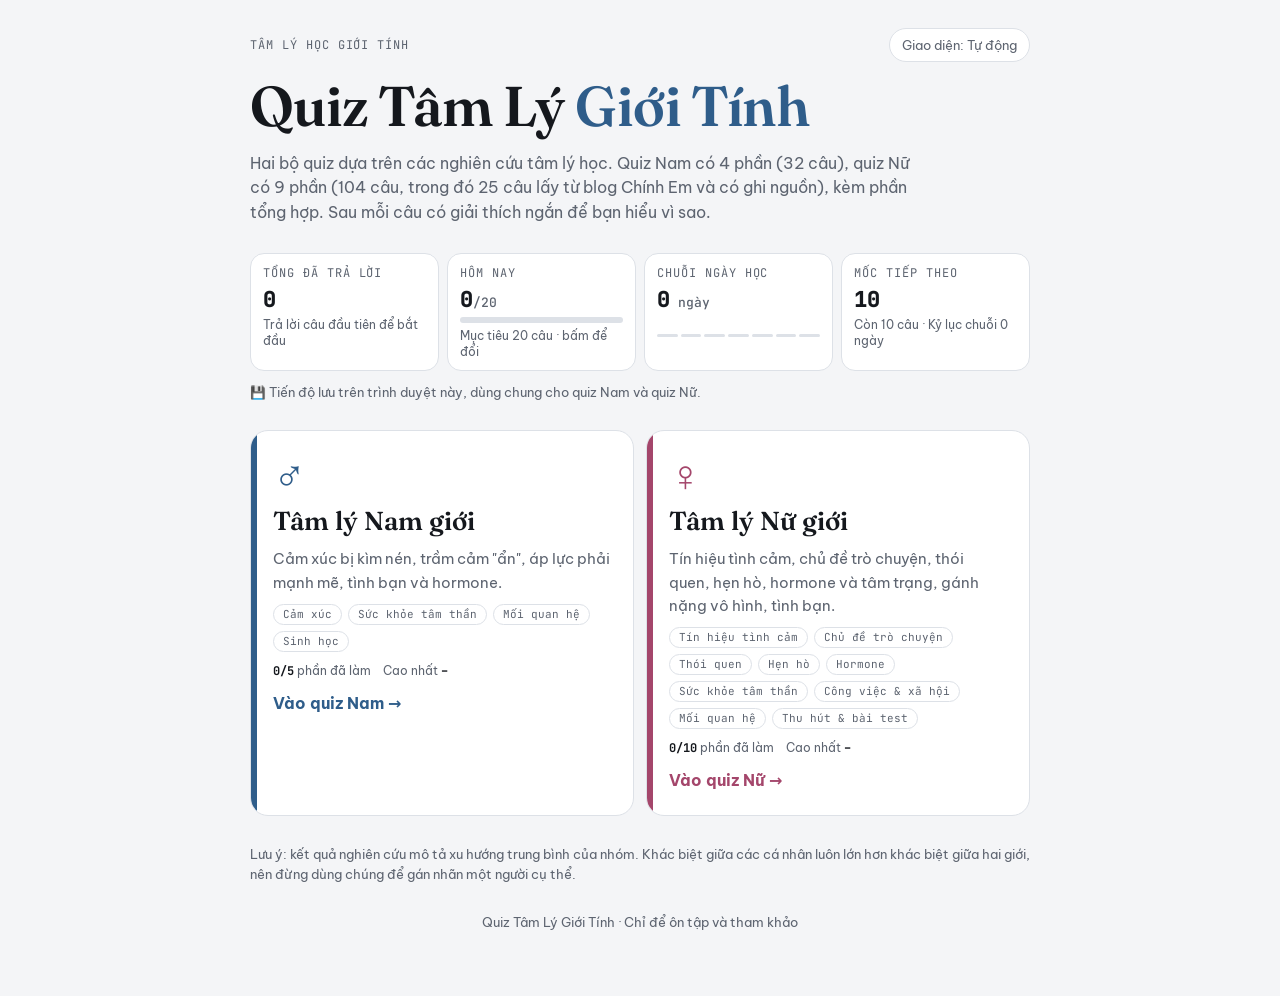
==== commit 2fe30fd8: "Quiz nữ: trộn câu hỏi từ blog Chính Em vào các mục theo chủ đề, ghi nguồn từng câu Bỏ mục riêng; câu" ====
--- a/index.html
+++ b/index.html
@@ -18,7 +18,7 @@
       <button class="theme" id="themeBtn" type="button">Giao diện: Tự động</button>
     </div>
     <h1>Quiz Tâm Lý <span>Giới Tính</span></h1>
-    <p>Hai bộ quiz dựa trên các nghiên cứu tâm lý học. Quiz Nam có 4 phần (32 câu), quiz Nữ có 8 phần dựa trên nghiên cứu (79 câu) và 1 phần theo góc nhìn blog Chính Em (25 câu), kèm phần tổng hợp. Sau mỗi câu có giải thích ngắn để bạn hiểu vì sao.</p>
+    <p>Hai bộ quiz dựa trên các nghiên cứu tâm lý học. Quiz Nam có 4 phần (32 câu), quiz Nữ có 9 phần (104 câu, trong đó 25 câu lấy từ blog Chính Em và có ghi nguồn), kèm phần tổng hợp. Sau mỗi câu có giải thích ngắn để bạn hiểu vì sao.</p>
   </header>
 
   <section class="stats" id="stats" aria-label="Thống kê học tập"></section>
@@ -33,10 +33,10 @@
       <span class="meta"></span>
       <span class="go-link">Vào quiz Nam →</span>
     </a>
-    <a class="pick nu" href="nu.html" data-home="nu" data-parts="tinhieu,tamsu,thoiquen,henho,hormone,suckhoe,xahoi,quanhe,chinhem,tonghop">
+    <a class="pick nu" href="nu.html" data-home="nu" data-parts="tinhieu,tamsu,thoiquen,henho,thuhut,hormone,suckhoe,xahoi,quanhe,tonghop">
       <span class="sym">♀</span><h2>Tâm lý Nữ giới</h2>
       <p>Tín hiệu tình cảm, chủ đề trò chuyện, thói quen, hẹn hò, hormone và tâm trạng, gánh nặng vô hình, tình bạn.</p>
-      <span class="parts-list"><span>Tín hiệu tình cảm</span><span>Chủ đề trò chuyện</span><span>Thói quen</span><span>Hẹn hò</span><span>Hormone</span><span>Sức khỏe tâm thần</span><span>Công việc & xã hội</span><span>Mối quan hệ</span><span>Góc nhìn blog Chính Em</span></span>
+      <span class="parts-list"><span>Tín hiệu tình cảm</span><span>Chủ đề trò chuyện</span><span>Thói quen</span><span>Hẹn hò</span><span>Hormone</span><span>Sức khỏe tâm thần</span><span>Công việc & xã hội</span><span>Mối quan hệ</span><span>Thu hút & bài test</span></span>
       <span class="meta"></span>
       <span class="go-link">Vào quiz Nữ →</span>
     </a>
--- a/style.css
+++ b/style.css
@@ -103,6 +103,8 @@
 .bar i { display: block; height: 100%; background: var(--accent); width: 0; transition: width .3s; }
 .prompt { display: grid; gap: 8px; padding: 10px 2px 2px; }
 .prompt .big { font-family: var(--display); font-size: clamp(21px, 4.4vw, 27px); font-weight: 600; line-height: 1.3; text-wrap: pretty; }
+.src { justify-self: start; font-family: var(--mono); font-size: 11px; letter-spacing: .04em; color: var(--ref); border: 1px solid var(--ref); border-radius: 99px; padding: 1px 9px; }
+.board td .src { display: inline-block; margin-top: 4px; }
 .opts { display: grid; gap: 10px; }
 .opt { text-align: left; background: var(--opt); border: 1.5px solid var(--line); border-radius: 12px; padding: 13px 16px; display: flex; gap: 12px; align-items: flex-start; transition: border-color .15s; }
 .opt:hover:not(:disabled) { border-color: var(--accent); }
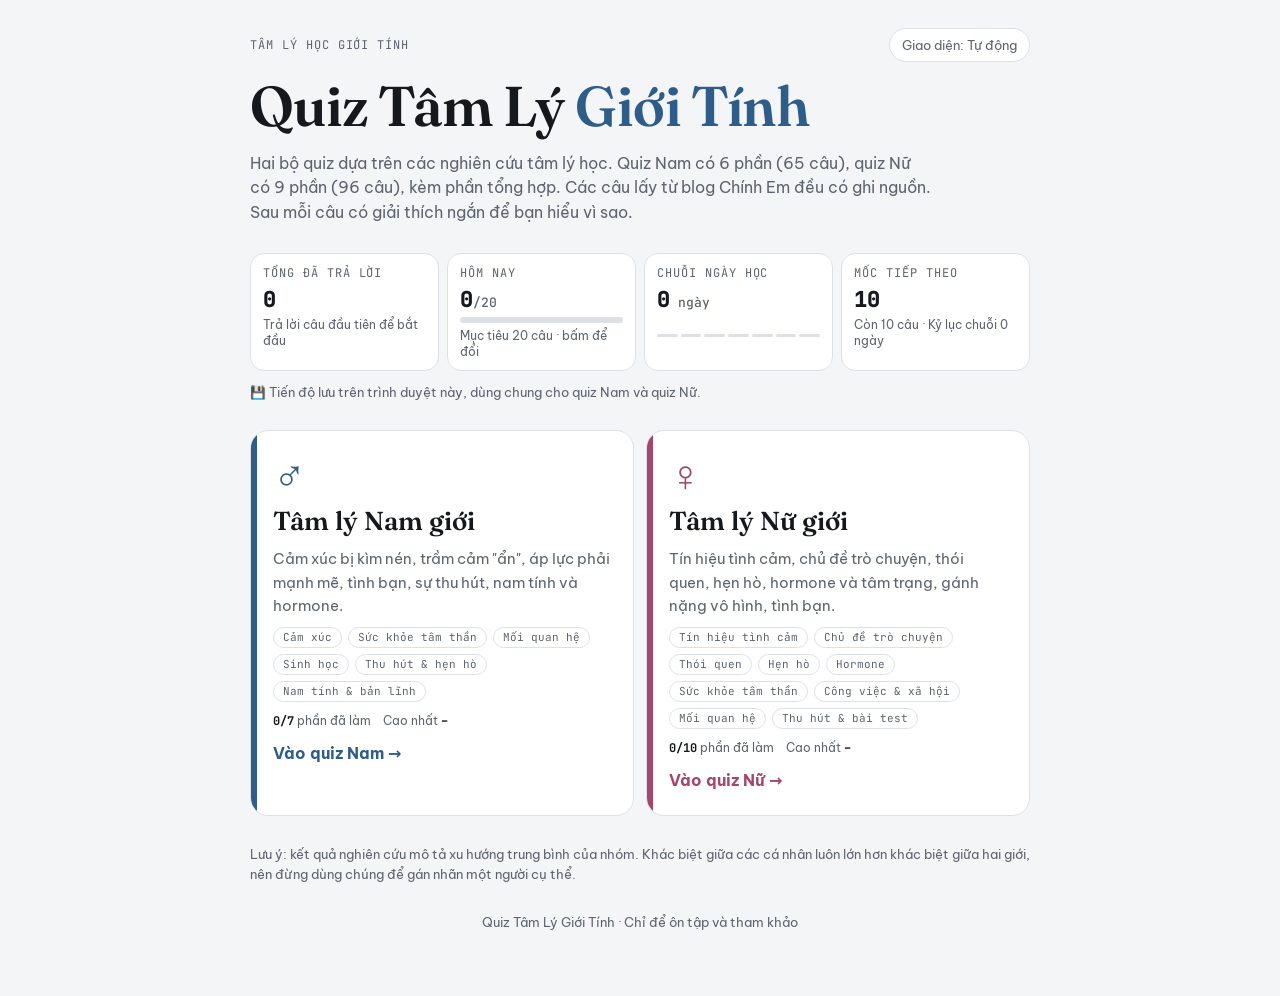
==== commit 71d9304e: "Quiz nam: thêm nội dung về nam giới từ blog Chính Em, chuyển câu chủ thể nam từ quiz nữ - Chuyển 8 c" ====
--- a/index.html
+++ b/index.html
@@ -2,7 +2,7 @@
 <html lang="vi">
 <head>
 <title>Quiz Tâm Lý Giới Tính</title>
-<meta name="description" content="Hai bộ quiz tâm lý học về nam giới (32 câu) và nữ giới (104 câu), có giải thích sau mỗi câu.">
+<meta name="description" content="Hai bộ quiz tâm lý học về nam giới (65 câu) và nữ giới (96 câu), có giải thích sau mỗi câu.">
 <meta charset="utf-8">
 <meta name="viewport" content="width=device-width, initial-scale=1, viewport-fit=cover">
 <meta name="claude:viewport-fit-sides" content="cover">
@@ -18,7 +18,7 @@
       <button class="theme" id="themeBtn" type="button">Giao diện: Tự động</button>
     </div>
     <h1>Quiz Tâm Lý <span>Giới Tính</span></h1>
-    <p>Hai bộ quiz dựa trên các nghiên cứu tâm lý học. Quiz Nam có 4 phần (32 câu), quiz Nữ có 9 phần (104 câu, trong đó 25 câu lấy từ blog Chính Em và có ghi nguồn), kèm phần tổng hợp. Sau mỗi câu có giải thích ngắn để bạn hiểu vì sao.</p>
+    <p>Hai bộ quiz dựa trên các nghiên cứu tâm lý học. Quiz Nam có 6 phần (65 câu), quiz Nữ có 9 phần (96 câu), kèm phần tổng hợp. Các câu lấy từ blog Chính Em đều có ghi nguồn. Sau mỗi câu có giải thích ngắn để bạn hiểu vì sao.</p>
   </header>
 
   <section class="stats" id="stats" aria-label="Thống kê học tập"></section>
@@ -26,10 +26,10 @@
   <div class="toast" id="toast" role="status" aria-live="polite" hidden></div>
 
   <div class="choose">
-    <a class="pick nam" href="nam.html" data-home="nam" data-parts="camxuc,suckhoe,quanhe,sinhhoc,tonghop">
+    <a class="pick nam" href="nam.html" data-home="nam" data-parts="camxuc,suckhoe,quanhe,sinhhoc,thuhut,namtinh,tonghop">
       <span class="sym">♂</span><h2>Tâm lý Nam giới</h2>
-      <p>Cảm xúc bị kìm nén, trầm cảm "ẩn", áp lực phải mạnh mẽ, tình bạn và hormone.</p>
-      <span class="parts-list"><span>Cảm xúc</span><span>Sức khỏe tâm thần</span><span>Mối quan hệ</span><span>Sinh học</span></span>
+      <p>Cảm xúc bị kìm nén, trầm cảm "ẩn", áp lực phải mạnh mẽ, tình bạn, sự thu hút, nam tính và hormone.</p>
+      <span class="parts-list"><span>Cảm xúc</span><span>Sức khỏe tâm thần</span><span>Mối quan hệ</span><span>Sinh học</span><span>Thu hút & hẹn hò</span><span>Nam tính & bản lĩnh</span></span>
       <span class="meta"></span>
       <span class="go-link">Vào quiz Nam →</span>
     </a>
